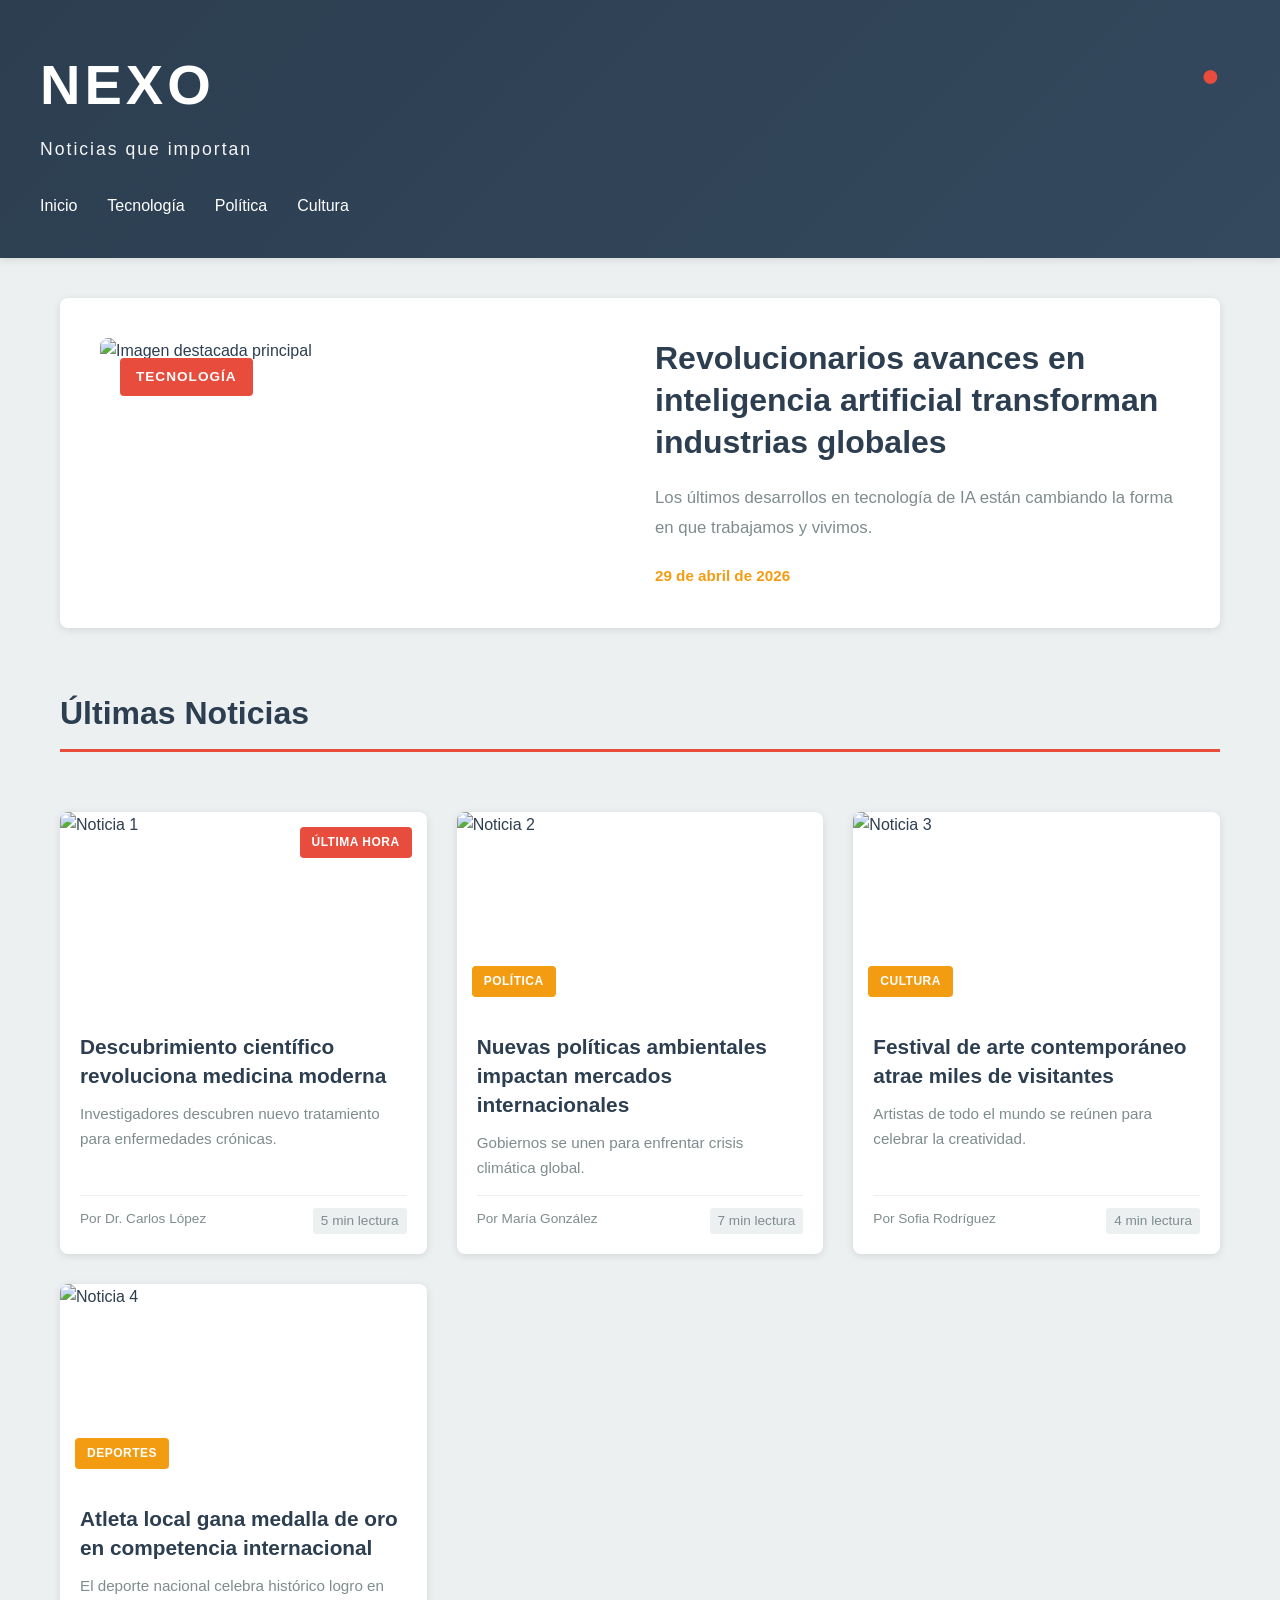
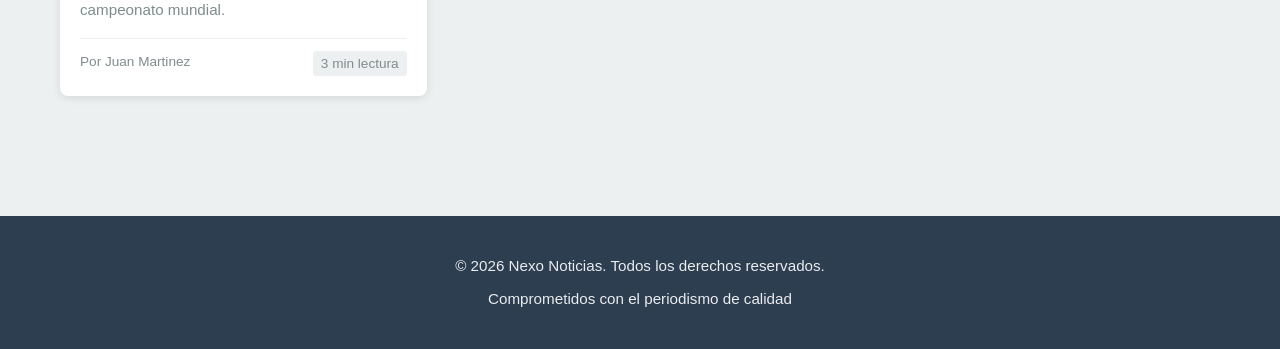
==== noticias/index.html @ dacd348a "mover archivos" ====
<!DOCTYPE html>
<html lang="es">
<head>
    <meta charset="UTF-8">
    <meta name="viewport" content="width=device-width, initial-scale=1.0">
    <title>Nexo Noticias - Información Actualizada</title>
    <link rel="stylesheet" href="assets/css/styles.css">
</head>
<body>
    <!-- Encabezado principal con logo y navegación -->
    <header class="main-header">
        <div class="header-container">
            <h1 class="site-title">NEXO</h1>
            <p class="tagline">Noticias que importan</p>
            <!-- Elemento con posicionamiento ABSOLUTE - Indicador decorativo -->
            <span class="header-accent">●</span>
        </div>
        <nav class="main-nav">
            <ul class="nav-list">
                <li><a href="#" class="nav-link">Inicio</a></li>
                <li><a href="#" class="nav-link">Tecnología</a></li>
                <li><a href="#" class="nav-link">Política</a></li>
                <li><a href="#" class="nav-link">Cultura</a></li>
            </ul>
        </nav>
    </header>

    <main class="main-content">
        <!-- Sección destacada con posicionamiento RELATIVE -->
        <section class="featured-story">
            <article class="featured-article">
                <div class="featured-image-container">
                    <img src="assets/img/featured.jpg" alt="Imagen destacada principal">
                    <!-- Elemento con posicionamiento ABSOLUTE - Etiqueta de categoría -->
                    <span class="category-badge">Tecnología</span>
                </div>
                <div class="featured-content">
                    <h2 class="featured-title">Revolucionarios avances en inteligencia artificial transforman industrias globales</h2>
                    <p class="featured-excerpt">Los últimos desarrollos en tecnología de IA están cambiando la forma en que trabajamos y vivimos.</p>
                    <time class="publish-date">29 de abril de 2026</time>
                </div>
            </article>
        </section>

        <!-- Grid de noticias secundarias -->
        <section class="news-grid">
            <h2 class="section-title">Últimas Noticias</h2>
            
            <article class="news-card">
                <div class="card-image-container">
                    <img src="assets/img/news1.jpg" alt="Noticia 1">
                    <!-- Elemento con posicionamiento ABSOLUTE - Etiqueta -->
                    <span class="breaking-badge">ÚLTIMA HORA</span>
                </div>
                <div class="card-content">
                    <h3 class="card-title">Descubrimiento científico revoluciona medicina moderna</h3>
                    <p class="card-excerpt">Investigadores descubren nuevo tratamiento para enfermedades crónicas.</p>
                    <footer class="card-meta">
                        <span class="author-info">Por Dr. Carlos López</span>
                        <span class="read-time">5 min lectura</span>
                    </footer>
                </div>
            </article>

            <article class="news-card">
                <div class="card-image-container">
                    <img src="assets/img/news2.jpg" alt="Noticia 2">
                    <!-- Elemento con posicionamiento ABSOLUTE - Etiqueta -->
                    <span class="category-label">Política</span>
                </div>
                <div class="card-content">
                    <h3 class="card-title">Nuevas políticas ambientales impactan mercados internacionales</h3>
                    <p class="card-excerpt">Gobiernos se unen para enfrentar crisis climática global.</p>
                    <footer class="card-meta">
                        <span class="author-info">Por María González</span>
                        <span class="read-time">7 min lectura</span>
                    </footer>
                </div>
            </article>

            <article class="news-card">
                <div class="card-image-container">
                    <img src="assets/img/news3.jpg" alt="Noticia 3">
                    <!-- Elemento con posicionamiento ABSOLUTE - Etiqueta -->
                    <span class="category-label">Cultura</span>
                </div>
                <div class="card-content">
                    <h3 class="card-title">Festival de arte contemporáneo atrae miles de visitantes</h3>
                    <p class="card-excerpt">Artistas de todo el mundo se reúnen para celebrar la creatividad.</p>
                    <footer class="card-meta">
                        <span class="author-info">Por Sofia Rodríguez</span>
                        <span class="read-time">4 min lectura</span>
                    </footer>
                </div>
            </article>

            <article class="news-card">
                <div class="card-image-container">
                    <img src="assets/img/news4.jpg" alt="Noticia 4">
                    <!-- Elemento con posicionamiento ABSOLUTE - Etiqueta -->
                    <span class="category-label">Deportes</span>
                </div>
                <div class="card-content">
                    <h3 class="card-title">Atleta local gana medalla de oro en competencia internacional</h3>
                    <p class="card-excerpt">El deporte nacional celebra histórico logro en campeonato mundial.</p>
                    <footer class="card-meta">
                        <span class="author-info">Por Juan Martinez</span>
                        <span class="read-time">3 min lectura</span>
                    </footer>
                </div>
            </article>
        </section>
    </main>

    <!-- Pie de página -->
    <footer class="main-footer">
        <div class="footer-content">
            <p>&copy; 2026 Nexo Noticias. Todos los derechos reservados.</p>
            <p>Comprometidos con el periodismo de calidad</p>
        </div>
    </footer>
</body>
</html>
---- noticias/assets/css/styles.css ----
/* =====================================================
   ESTILOS GENERALES - Variables y Reset
   ===================================================== */

:root {
    --primary-color: #2c3e50;      /* Azul oscuro profesional */
    --secondary-color: #e74c3c;    /* Rojo vibrante para acentos */
    --accent-color: #f39c12;       /* Naranja cálido */
    --background-light: #ecf0f1;   /* Gris claro */
    --background-dark: #34495e;    /* Gris oscuro */
    --text-primary: #2c3e50;       /* Texto principal */
    --text-light: #7f8c8d;         /* Texto secundario */
    --text-white: #ffffff;         /* Texto blanco */
    --border-radius: 8px;
    --box-shadow: 0 2px 8px rgba(0, 0, 0, 0.1);
    --transition: all 0.3s ease;
}

* {
    margin: 0;
    padding: 0;
    box-sizing: border-box;
}

html {
    scroll-behavior: smooth;
}

body {
    font-family: 'Segoe UI', Tahoma, Geneva, Verdana, sans-serif;
    font-size: 16px;
    line-height: 1.6;
    color: var(--text-primary);
    background-color: var(--background-light);
}

/* =====================================================
   ENCABEZADO PRINCIPAL
   ===================================================== */

.main-header {
    background: linear-gradient(135deg, var(--primary-color) 0%, var(--background-dark) 100%);
    color: var(--text-white);
    padding: 40px 20px;
    box-shadow: var(--box-shadow);
    margin-bottom: 40px;
}

.header-container {
    max-width: 1200px;
    margin: 0 auto 30px;
    /* Posicionamiento RELATIVE - Contenedor de referencia */
    position: relative;
}

.site-title {
    font-size: 3.5rem;
    font-weight: 900;
    letter-spacing: 4px;
    margin-bottom: 5px;
    text-transform: uppercase;
}

.tagline {
    font-size: 1.1rem;
    font-weight: 300;
    letter-spacing: 2px;
    opacity: 0.95;
}

/* Elemento decorativo con posicionamiento ABSOLUTE */
.header-accent {
    position: absolute;
    right: 20px;
    top: 10px;
    font-size: 2rem;
    color: var(--secondary-color);
    animation: pulse 2s infinite;
}

@keyframes pulse {
    0%, 100% { opacity: 0.7; }
    50% { opacity: 1; }
}

/* =====================================================
   NAVEGACIÓN
   ===================================================== */

.main-nav {
    max-width: 1200px;
    margin: 0 auto;
}

.nav-list {
    list-style: none;
    display: flex;
    gap: 30px;
    flex-wrap: wrap;
}

.nav-link {
    color: var(--text-white);
    text-decoration: none;
    font-weight: 500;
    transition: var(--transition);
    border-bottom: 2px solid transparent;
    padding-bottom: 5px;
}

.nav-link:hover {
    color: var(--accent-color);
    border-bottom-color: var(--accent-color);
}

/* =====================================================
   CONTENIDO PRINCIPAL
   ===================================================== */

.main-content {
    max-width: 1200px;
    margin: 0 auto;
    padding: 0 20px 40px;
}

/* =====================================================
   SECCIÓN DESTACADA (FEATURED STORY)
   ===================================================== */

.featured-story {
    /* Posicionamiento RELATIVE - Contexto para elementos positioned */
    position: relative;
    margin-bottom: 60px;
    background: var(--text-white);
    border-radius: var(--border-radius);
    overflow: hidden;
    box-shadow: var(--box-shadow);
}

.featured-article {
    display: flex;
    flex-wrap: wrap;
    gap: 30px;
    padding: 40px;
}

.featured-image-container {
    flex: 1;
    min-width: 300px;
    position: relative;
    border-radius: var(--border-radius);
    overflow: hidden;
}

.featured-image-container img {
    width: 100%;
    height: 350px;
    object-fit: cover;
    transition: var(--transition);
}

.featured-image-container:hover img {
    transform: scale(1.05);
}

/* Etiqueta de categoría con posicionamiento ABSOLUTE */
.featured-image-container .category-badge {
    position: absolute;
    top: 20px;
    left: 20px;
    background-color: var(--secondary-color);
    color: var(--text-white);
    padding: 8px 16px;
    border-radius: 4px;
    font-size: 0.85rem;
    font-weight: 600;
    text-transform: uppercase;
    letter-spacing: 1px;
}

.featured-content {
    flex: 1;
    min-width: 300px;
    display: flex;
    flex-direction: column;
    justify-content: center;
}

.featured-title {
    font-size: 2rem;
    font-weight: 700;
    margin-bottom: 20px;
    line-height: 1.3;
    color: var(--primary-color);
}

.featured-excerpt {
    font-size: 1.05rem;
    color: var(--text-light);
    margin-bottom: 20px;
    line-height: 1.8;
}

.publish-date {
    color: var(--accent-color);
    font-weight: 600;
    font-size: 0.95rem;
}

/* =====================================================
   SECCIÓN DE NOTICIAS EN GRID
   ===================================================== */

.news-grid {
    margin-bottom: 40px;
}

.section-title {
    font-size: 2rem;
    font-weight: 700;
    margin-bottom: 30px;
    color: var(--primary-color);
    border-bottom: 3px solid var(--secondary-color);
    padding-bottom: 10px;
    display: inline-block;
}

.news-grid {
    display: grid;
    grid-template-columns: repeat(auto-fit, minmax(280px, 1fr));
    gap: 30px;
}

.section-title {
    grid-column: 1 / -1;
}

/* =====================================================
   TARJETAS DE NOTICIAS
   ===================================================== */

.news-card {
    background: var(--text-white);
    border-radius: var(--border-radius);
    overflow: hidden;
    box-shadow: var(--box-shadow);
    transition: var(--transition);
    display: flex;
    flex-direction: column;
}

.news-card:hover {
    transform: translateY(-8px);
    box-shadow: 0 8px 16px rgba(0, 0, 0, 0.15);
}

/* Contenedor de imagen con posicionamiento RELATIVE */
.card-image-container {
    position: relative;
    width: 100%;
    height: 200px;
    overflow: hidden;
}

.card-image-container img {
    width: 100%;
    height: 100%;
    object-fit: cover;
    transition: var(--transition);
}

.news-card:hover .card-image-container img {
    transform: scale(1.08);
}

/* Etiquetas con posicionamiento ABSOLUTE */
.card-image-container .breaking-badge {
    position: absolute;
    top: 15px;
    right: 15px;
    background-color: var(--secondary-color);
    color: var(--text-white);
    padding: 6px 12px;
    border-radius: 4px;
    font-size: 0.75rem;
    font-weight: 700;
    text-transform: uppercase;
    letter-spacing: 0.5px;
    z-index: 10;
}

.card-image-container .category-label {
    position: absolute;
    bottom: 15px;
    left: 15px;
    background-color: var(--accent-color);
    color: var(--text-white);
    padding: 6px 12px;
    border-radius: 4px;
    font-size: 0.75rem;
    font-weight: 600;
    text-transform: uppercase;
    letter-spacing: 0.5px;
    z-index: 10;
}

/* Contenido de la tarjeta */
.card-content {
    padding: 20px;
    display: flex;
    flex-direction: column;
    flex-grow: 1;
}

.card-title {
    font-size: 1.3rem;
    font-weight: 700;
    margin-bottom: 12px;
    color: var(--primary-color);
    line-height: 1.4;
}

.card-excerpt {
    font-size: 0.95rem;
    color: var(--text-light);
    margin-bottom: 15px;
    line-height: 1.6;
    flex-grow: 1;
}

.card-meta {
    display: flex;
    justify-content: space-between;
    font-size: 0.85rem;
    color: var(--text-light);
    border-top: 1px solid var(--background-light);
    padding-top: 12px;
}

.author-info {
    font-weight: 500;
}

.read-time {
    background-color: var(--background-light);
    padding: 2px 8px;
    border-radius: 3px;
}

/* =====================================================
   PIE DE PÁGINA
   ===================================================== */

.main-footer {
    background: var(--primary-color);
    color: var(--text-white);
    padding: 30px 20px;
    text-align: center;
    margin-top: 40px;
}

.footer-content p {
    margin: 8px 0;
    font-size: 0.95rem;
    opacity: 0.9;
}

/* =====================================================
   RESPONSIVE DESIGN
   ===================================================== */

@media (max-width: 768px) {
    .site-title {
        font-size: 2.5rem;
    }

    .featured-article {
        flex-direction: column;
        padding: 20px;
    }

    .featured-title {
        font-size: 1.5rem;
    }

    .nav-list {
        flex-direction: column;
        gap: 10px;
    }

    .card-title {
        font-size: 1.1rem;
    }

    .featured-image-container img {
        height: 250px;
    }
}

@media (max-width: 480px) {
    .site-title {
        font-size: 2rem;
        letter-spacing: 2px;
    }

    .featured-title {
        font-size: 1.3rem;
    }

    .section-title {
        font-size: 1.5rem;
    }

    .news-grid {
        gap: 15px;
    }

    .header-accent {
        font-size: 1.5rem;
    }
}
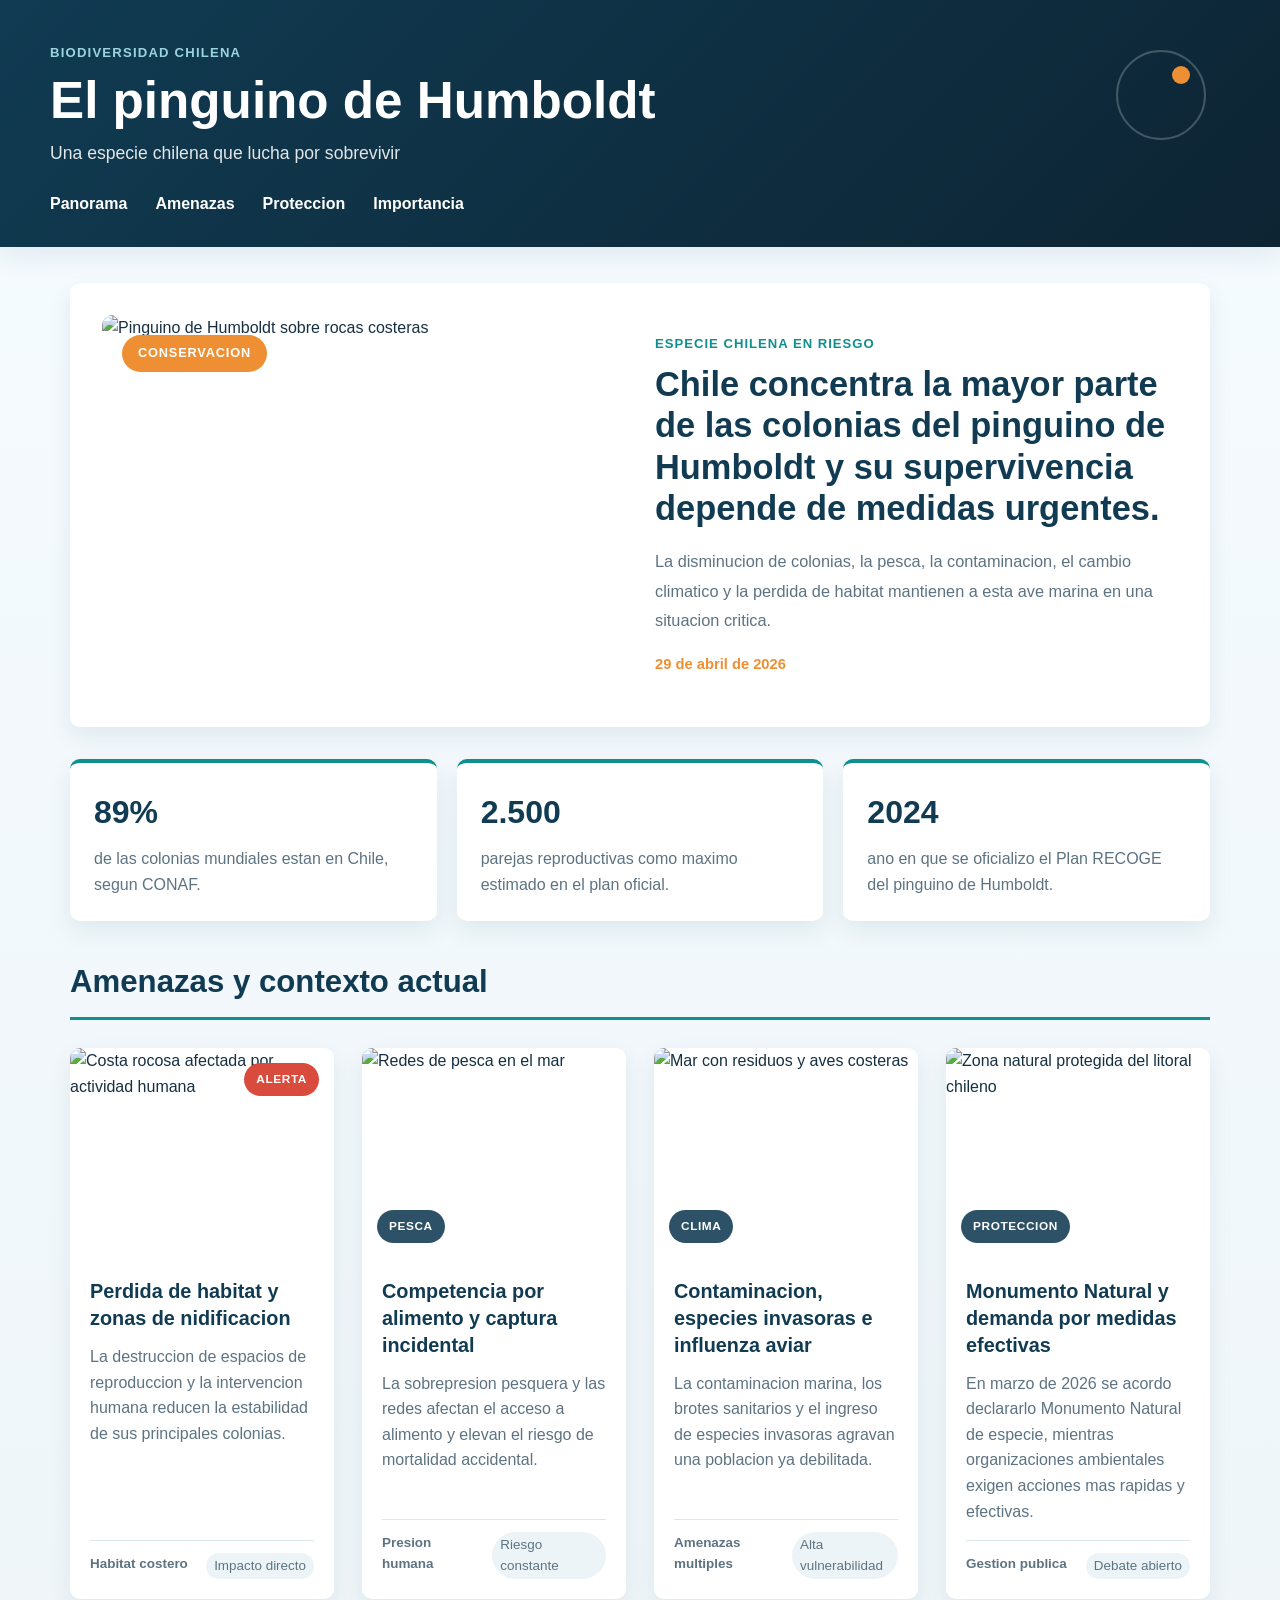
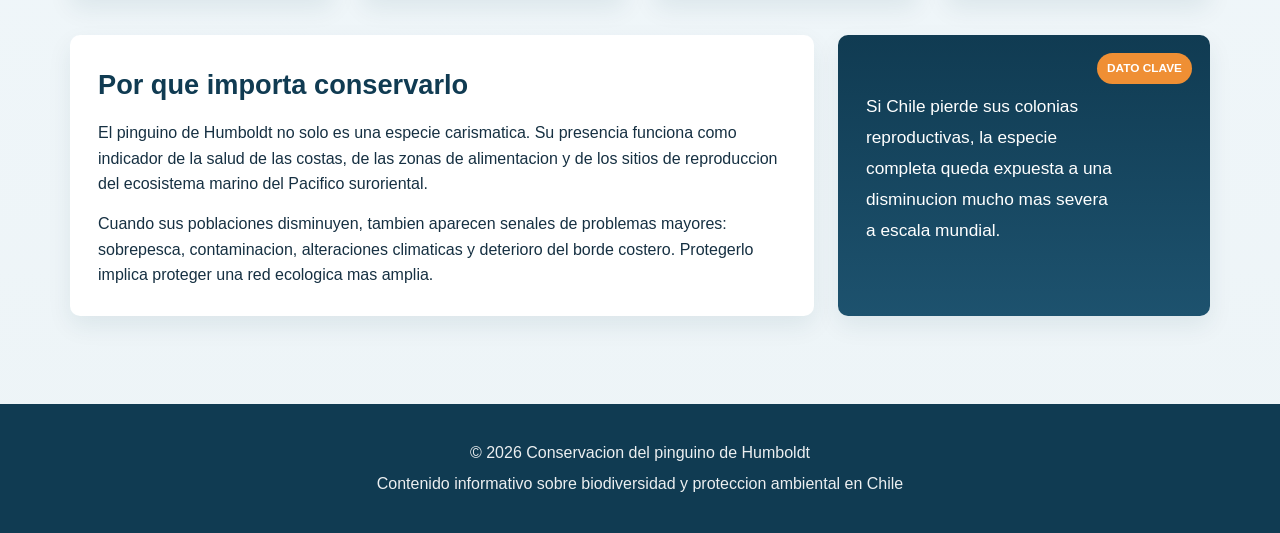
==== commit e18c2627: "cambios" ====
--- a/noticias/index.html
+++ b/noticias/index.html
@@ -3,121 +3,141 @@
 <head>
     <meta charset="UTF-8">
     <meta name="viewport" content="width=device-width, initial-scale=1.0">
-    <title>Nexo Noticias - Información Actualizada</title>
+    <title>El pinguino de Humboldt - Especie chilena en riesgo</title>
     <link rel="stylesheet" href="assets/css/styles.css">
 </head>
 <body>
-    <!-- Encabezado principal con logo y navegación -->
     <header class="main-header">
         <div class="header-container">
-            <h1 class="site-title">NEXO</h1>
-            <p class="tagline">Noticias que importan</p>
-            <!-- Elemento con posicionamiento ABSOLUTE - Indicador decorativo -->
-            <span class="header-accent">●</span>
+            <p class="eyebrow">Biodiversidad chilena</p>
+            <h1 class="site-title">El pinguino de Humboldt</h1>
+            <p class="tagline">Una especie chilena que lucha por sobrevivir</p>
+            <span class="header-accent" aria-hidden="true"></span>
         </div>
-        <nav class="main-nav">
+        <nav class="main-nav" aria-label="Secciones principales">
             <ul class="nav-list">
-                <li><a href="#" class="nav-link">Inicio</a></li>
-                <li><a href="#" class="nav-link">Tecnología</a></li>
-                <li><a href="#" class="nav-link">Política</a></li>
-                <li><a href="#" class="nav-link">Cultura</a></li>
+                <li><a href="#panorama" class="nav-link">Panorama</a></li>
+                <li><a href="#amenazas" class="nav-link">Amenazas</a></li>
+                <li><a href="#proteccion" class="nav-link">Proteccion</a></li>
+                <li><a href="#importancia" class="nav-link">Importancia</a></li>
             </ul>
         </nav>
     </header>
 
     <main class="main-content">
-        <!-- Sección destacada con posicionamiento RELATIVE -->
-        <section class="featured-story">
+        <section class="featured-story" id="panorama">
             <article class="featured-article">
                 <div class="featured-image-container">
-                    <img src="assets/img/featured.jpg" alt="Imagen destacada principal">
-                    <!-- Elemento con posicionamiento ABSOLUTE - Etiqueta de categoría -->
-                    <span class="category-badge">Tecnología</span>
+                    <img src="assets/img/featured.jpg" alt="Pinguino de Humboldt sobre rocas costeras">
+                    <span class="category-badge">Conservacion</span>
                 </div>
                 <div class="featured-content">
-                    <h2 class="featured-title">Revolucionarios avances en inteligencia artificial transforman industrias globales</h2>
-                    <p class="featured-excerpt">Los últimos desarrollos en tecnología de IA están cambiando la forma en que trabajamos y vivimos.</p>
-                    <time class="publish-date">29 de abril de 2026</time>
+                    <p class="story-kicker">Especie chilena en riesgo</p>
+                    <h2 class="featured-title">Chile concentra la mayor parte de las colonias del pinguino de Humboldt y su supervivencia depende de medidas urgentes.</h2>
+                    <p class="featured-excerpt">La disminucion de colonias, la pesca, la contaminacion, el cambio climatico y la perdida de habitat mantienen a esta ave marina en una situacion critica.</p>
+                    <time class="publish-date" datetime="2026-04-29">29 de abril de 2026</time>
                 </div>
             </article>
         </section>
 
-        <!-- Grid de noticias secundarias -->
-        <section class="news-grid">
-            <h2 class="section-title">Últimas Noticias</h2>
-            
+        <section class="stats-strip" aria-label="Cifras clave">
+            <article class="stat-card">
+                <span class="stat-value">89%</span>
+                <p class="stat-label">de las colonias mundiales estan en Chile, segun CONAF.</p>
+            </article>
+            <article class="stat-card">
+                <span class="stat-value">2.500</span>
+                <p class="stat-label">parejas reproductivas como maximo estimado en el plan oficial.</p>
+            </article>
+            <article class="stat-card">
+                <span class="stat-value">2024</span>
+                <p class="stat-label">ano en que se oficializo el Plan RECOGE del pinguino de Humboldt.</p>
+            </article>
+        </section>
+
+        <section class="news-grid" id="amenazas">
+            <h2 class="section-title">Amenazas y contexto actual</h2>
+
             <article class="news-card">
                 <div class="card-image-container">
-                    <img src="assets/img/news1.jpg" alt="Noticia 1">
-                    <!-- Elemento con posicionamiento ABSOLUTE - Etiqueta -->
-                    <span class="breaking-badge">ÚLTIMA HORA</span>
+                    <img src="assets/img/news1.jpg" alt="Costa rocosa afectada por actividad humana">
+                    <span class="breaking-badge">Alerta</span>
                 </div>
                 <div class="card-content">
-                    <h3 class="card-title">Descubrimiento científico revoluciona medicina moderna</h3>
-                    <p class="card-excerpt">Investigadores descubren nuevo tratamiento para enfermedades crónicas.</p>
+                    <h3 class="card-title">Perdida de habitat y zonas de nidificacion</h3>
+                    <p class="card-excerpt">La destruccion de espacios de reproduccion y la intervencion humana reducen la estabilidad de sus principales colonias.</p>
                     <footer class="card-meta">
-                        <span class="author-info">Por Dr. Carlos López</span>
-                        <span class="read-time">5 min lectura</span>
+                        <span class="author-info">Habitat costero</span>
+                        <span class="read-time">Impacto directo</span>
                     </footer>
                 </div>
             </article>
 
             <article class="news-card">
                 <div class="card-image-container">
-                    <img src="assets/img/news2.jpg" alt="Noticia 2">
-                    <!-- Elemento con posicionamiento ABSOLUTE - Etiqueta -->
-                    <span class="category-label">Política</span>
+                    <img src="assets/img/news2.jpg" alt="Redes de pesca en el mar">
+                    <span class="category-label">Pesca</span>
                 </div>
                 <div class="card-content">
-                    <h3 class="card-title">Nuevas políticas ambientales impactan mercados internacionales</h3>
-                    <p class="card-excerpt">Gobiernos se unen para enfrentar crisis climática global.</p>
+                    <h3 class="card-title">Competencia por alimento y captura incidental</h3>
+                    <p class="card-excerpt">La sobrepresion pesquera y las redes afectan el acceso a alimento y elevan el riesgo de mortalidad accidental.</p>
                     <footer class="card-meta">
-                        <span class="author-info">Por María González</span>
-                        <span class="read-time">7 min lectura</span>
+                        <span class="author-info">Presion humana</span>
+                        <span class="read-time">Riesgo constante</span>
                     </footer>
                 </div>
             </article>
 
             <article class="news-card">
                 <div class="card-image-container">
-                    <img src="assets/img/news3.jpg" alt="Noticia 3">
-                    <!-- Elemento con posicionamiento ABSOLUTE - Etiqueta -->
-                    <span class="category-label">Cultura</span>
+                    <img src="assets/img/news3.jpg" alt="Mar con residuos y aves costeras">
+                    <span class="category-label">Clima</span>
                 </div>
                 <div class="card-content">
-                    <h3 class="card-title">Festival de arte contemporáneo atrae miles de visitantes</h3>
-                    <p class="card-excerpt">Artistas de todo el mundo se reúnen para celebrar la creatividad.</p>
+                    <h3 class="card-title">Contaminacion, especies invasoras e influenza aviar</h3>
+                    <p class="card-excerpt">La contaminacion marina, los brotes sanitarios y el ingreso de especies invasoras agravan una poblacion ya debilitada.</p>
                     <footer class="card-meta">
-                        <span class="author-info">Por Sofia Rodríguez</span>
-                        <span class="read-time">4 min lectura</span>
+                        <span class="author-info">Amenazas multiples</span>
+                        <span class="read-time">Alta vulnerabilidad</span>
                     </footer>
                 </div>
             </article>
 
-            <article class="news-card">
+            <article class="news-card" id="proteccion">
                 <div class="card-image-container">
-                    <img src="assets/img/news4.jpg" alt="Noticia 4">
-                    <!-- Elemento con posicionamiento ABSOLUTE - Etiqueta -->
-                    <span class="category-label">Deportes</span>
+                    <img src="assets/img/news4.jpg" alt="Zona natural protegida del litoral chileno">
+                    <span class="category-label">Proteccion</span>
                 </div>
                 <div class="card-content">
-                    <h3 class="card-title">Atleta local gana medalla de oro en competencia internacional</h3>
-                    <p class="card-excerpt">El deporte nacional celebra histórico logro en campeonato mundial.</p>
+                    <h3 class="card-title">Monumento Natural y demanda por medidas efectivas</h3>
+                    <p class="card-excerpt">En marzo de 2026 se acordo declararlo Monumento Natural de especie, mientras organizaciones ambientales exigen acciones mas rapidas y efectivas.</p>
                     <footer class="card-meta">
-                        <span class="author-info">Por Juan Martinez</span>
-                        <span class="read-time">3 min lectura</span>
+                        <span class="author-info">Gestion publica</span>
+                        <span class="read-time">Debate abierto</span>
                     </footer>
                 </div>
             </article>
         </section>
+
+        <section class="analysis-section" id="importancia">
+            <div class="analysis-card">
+                <h2 class="analysis-title">Por que importa conservarlo</h2>
+                <p>El pinguino de Humboldt no solo es una especie carismatica. Su presencia funciona como indicador de la salud de las costas, de las zonas de alimentacion y de los sitios de reproduccion del ecosistema marino del Pacifico suroriental.</p>
+                <p>Cuando sus poblaciones disminuyen, tambien aparecen senales de problemas mayores: sobrepesca, contaminacion, alteraciones climaticas y deterioro del borde costero. Protegerlo implica proteger una red ecologica mas amplia.</p>
+            </div>
+
+            <aside class="analysis-card emphasis-card">
+                <span class="emphasis-label">Dato clave</span>
+                <p class="emphasis-text">Si Chile pierde sus colonias reproductivas, la especie completa queda expuesta a una disminucion mucho mas severa a escala mundial.</p>
+            </aside>
+        </section>
     </main>
 
-    <!-- Pie de página -->
     <footer class="main-footer">
         <div class="footer-content">
-            <p>&copy; 2026 Nexo Noticias. Todos los derechos reservados.</p>
-            <p>Comprometidos con el periodismo de calidad</p>
+            <p>&copy; 2026 Conservacion del pinguino de Humboldt</p>
+            <p>Contenido informativo sobre biodiversidad y proteccion ambiental en Chile</p>
         </div>
     </footer>
 </body>
-</html>+</html>
--- a/noticias/assets/css/styles.css
+++ b/noticias/assets/css/styles.css
@@ -1,18 +1,19 @@
 /* =====================================================
-   ESTILOS GENERALES - Variables y Reset
+   ESTILOS GENERALES
    ===================================================== */
 
 :root {
-    --primary-color: #2c3e50;      /* Azul oscuro profesional */
-    --secondary-color: #e74c3c;    /* Rojo vibrante para acentos */
-    --accent-color: #f39c12;       /* Naranja cálido */
-    --background-light: #ecf0f1;   /* Gris claro */
-    --background-dark: #34495e;    /* Gris oscuro */
-    --text-primary: #2c3e50;       /* Texto principal */
-    --text-light: #7f8c8d;         /* Texto secundario */
-    --text-white: #ffffff;         /* Texto blanco */
-    --border-radius: 8px;
-    --box-shadow: 0 2px 8px rgba(0, 0, 0, 0.1);
+    --primary-color: #103b52;
+    --secondary-color: #0f8f8d;
+    --accent-color: #ef8f34;
+    --background-light: #edf4f7;
+    --background-dark: #0d2433;
+    --surface-color: #ffffff;
+    --text-primary: #163042;
+    --text-light: #5d7382;
+    --text-white: #ffffff;
+    --border-radius: 10px;
+    --box-shadow: 0 10px 25px rgba(16, 59, 82, 0.08);
     --transition: all 0.3s ease;
 }
 
@@ -27,90 +28,103 @@
 }
 
 body {
-    font-family: 'Segoe UI', Tahoma, Geneva, Verdana, sans-serif;
+    font-family: "Segoe UI", Tahoma, Geneva, Verdana, sans-serif;
     font-size: 16px;
     line-height: 1.6;
     color: var(--text-primary);
-    background-color: var(--background-light);
-}
-
-/* =====================================================
-   ENCABEZADO PRINCIPAL
+    background: linear-gradient(180deg, #f5fbff 0%, var(--background-light) 100%);
+}
+
+img {
+    display: block;
+}
+
+/* =====================================================
+   ENCABEZADO
    ===================================================== */
 
 .main-header {
     background: linear-gradient(135deg, var(--primary-color) 0%, var(--background-dark) 100%);
     color: var(--text-white);
-    padding: 40px 20px;
+    padding: 42px 20px 30px;
     box-shadow: var(--box-shadow);
-    margin-bottom: 40px;
+    margin-bottom: 36px;
 }
 
 .header-container {
-    max-width: 1200px;
-    margin: 0 auto 30px;
-    /* Posicionamiento RELATIVE - Contenedor de referencia */
+    max-width: 1180px;
+    margin: 0 auto 24px;
     position: relative;
 }
 
+.eyebrow {
+    font-size: 0.82rem;
+    font-weight: 700;
+    letter-spacing: 1.2px;
+    text-transform: uppercase;
+    color: #9bd4e0;
+    margin-bottom: 10px;
+}
+
 .site-title {
-    font-size: 3.5rem;
-    font-weight: 900;
-    letter-spacing: 4px;
-    margin-bottom: 5px;
-    text-transform: uppercase;
+    font-size: 3.2rem;
+    font-weight: 800;
+    line-height: 1.1;
+    max-width: 780px;
+    margin-bottom: 10px;
 }
 
 .tagline {
     font-size: 1.1rem;
-    font-weight: 300;
-    letter-spacing: 2px;
-    opacity: 0.95;
-}
-
-/* Elemento decorativo con posicionamiento ABSOLUTE */
+    color: rgba(255, 255, 255, 0.88);
+    max-width: 640px;
+}
+
 .header-accent {
     position: absolute;
-    right: 20px;
-    top: 10px;
-    font-size: 2rem;
-    color: var(--secondary-color);
-    animation: pulse 2s infinite;
-}
-
-@keyframes pulse {
-    0%, 100% { opacity: 0.7; }
-    50% { opacity: 1; }
-}
-
-/* =====================================================
-   NAVEGACIÓN
-   ===================================================== */
+    top: 8px;
+    right: 24px;
+    width: 90px;
+    height: 90px;
+    border: 2px solid rgba(255, 255, 255, 0.22);
+    border-radius: 50%;
+}
+
+.header-accent::before {
+    content: "";
+    position: absolute;
+    width: 18px;
+    height: 18px;
+    top: 14px;
+    right: 14px;
+    border-radius: 50%;
+    background: var(--accent-color);
+}
 
 .main-nav {
-    max-width: 1200px;
+    max-width: 1180px;
     margin: 0 auto;
 }
 
 .nav-list {
     list-style: none;
     display: flex;
-    gap: 30px;
+    gap: 28px;
     flex-wrap: wrap;
 }
 
 .nav-link {
     color: var(--text-white);
     text-decoration: none;
-    font-weight: 500;
+    font-weight: 600;
+    padding-bottom: 4px;
+    border-bottom: 2px solid transparent;
     transition: var(--transition);
-    border-bottom: 2px solid transparent;
-    padding-bottom: 5px;
 }
 
 .nav-link:hover {
-    color: var(--accent-color);
-    border-bottom-color: var(--accent-color);
+    color: #9bd4e0;
+    border-bottom-color: #9bd4e0;
 }
 
 /* =====================================================
@@ -118,20 +132,15 @@
    ===================================================== */
 
 .main-content {
-    max-width: 1200px;
+    max-width: 1180px;
     margin: 0 auto;
-    padding: 0 20px 40px;
-}
-
-/* =====================================================
-   SECCIÓN DESTACADA (FEATURED STORY)
-   ===================================================== */
+    padding: 0 20px 48px;
+}
 
 .featured-story {
-    /* Posicionamiento RELATIVE - Contexto para elementos positioned */
     position: relative;
-    margin-bottom: 60px;
-    background: var(--text-white);
+    margin-bottom: 32px;
+    background: var(--surface-color);
     border-radius: var(--border-radius);
     overflow: hidden;
     box-shadow: var(--box-shadow);
@@ -141,41 +150,40 @@
     display: flex;
     flex-wrap: wrap;
     gap: 30px;
-    padding: 40px;
+    padding: 32px;
 }
 
 .featured-image-container {
+    position: relative;
     flex: 1;
     min-width: 300px;
-    position: relative;
     border-radius: var(--border-radius);
     overflow: hidden;
 }
 
 .featured-image-container img {
     width: 100%;
-    height: 350px;
+    height: 380px;
     object-fit: cover;
     transition: var(--transition);
 }
 
 .featured-image-container:hover img {
-    transform: scale(1.05);
-}
-
-/* Etiqueta de categoría con posicionamiento ABSOLUTE */
-.featured-image-container .category-badge {
+    transform: scale(1.04);
+}
+
+.category-badge {
     position: absolute;
     top: 20px;
     left: 20px;
-    background-color: var(--secondary-color);
+    background: var(--accent-color);
     color: var(--text-white);
     padding: 8px 16px;
-    border-radius: 4px;
-    font-size: 0.85rem;
-    font-weight: 600;
+    border-radius: 999px;
+    font-size: 0.8rem;
+    font-weight: 700;
     text-transform: uppercase;
-    letter-spacing: 1px;
+    letter-spacing: 0.8px;
 }
 
 .featured-content {
@@ -186,61 +194,87 @@
     justify-content: center;
 }
 
+.story-kicker {
+    color: var(--secondary-color);
+    text-transform: uppercase;
+    font-size: 0.82rem;
+    font-weight: 700;
+    letter-spacing: 1px;
+    margin-bottom: 10px;
+}
+
 .featured-title {
-    font-size: 2rem;
-    font-weight: 700;
-    margin-bottom: 20px;
-    line-height: 1.3;
+    font-size: 2.15rem;
+    line-height: 1.2;
+    margin-bottom: 18px;
     color: var(--primary-color);
 }
 
 .featured-excerpt {
-    font-size: 1.05rem;
+    font-size: 1.02rem;
+    line-height: 1.8;
     color: var(--text-light);
-    margin-bottom: 20px;
-    line-height: 1.8;
+    margin-bottom: 18px;
 }
 
 .publish-date {
     color: var(--accent-color);
-    font-weight: 600;
-    font-size: 0.95rem;
-}
-
-/* =====================================================
-   SECCIÓN DE NOTICIAS EN GRID
+    font-weight: 700;
+    font-size: 0.92rem;
+}
+
+/* =====================================================
+   CIFRAS
+   ===================================================== */
+
+.stats-strip {
+    display: grid;
+    grid-template-columns: repeat(3, minmax(0, 1fr));
+    gap: 20px;
+    margin-bottom: 36px;
+}
+
+.stat-card {
+    background: var(--surface-color);
+    border-radius: var(--border-radius);
+    padding: 24px;
+    box-shadow: var(--box-shadow);
+    border-top: 4px solid var(--secondary-color);
+}
+
+.stat-value {
+    display: block;
+    font-size: 2rem;
+    font-weight: 800;
+    color: var(--primary-color);
+    margin-bottom: 8px;
+}
+
+.stat-label {
+    color: var(--text-light);
+}
+
+/* =====================================================
+   TARJETAS
    ===================================================== */
 
 .news-grid {
-    margin-bottom: 40px;
+    display: grid;
+    grid-template-columns: repeat(auto-fit, minmax(260px, 1fr));
+    gap: 28px;
+    margin-bottom: 36px;
 }
 
 .section-title {
-    font-size: 2rem;
-    font-weight: 700;
-    margin-bottom: 30px;
+    grid-column: 1 / -1;
+    font-size: 1.95rem;
     color: var(--primary-color);
     border-bottom: 3px solid var(--secondary-color);
     padding-bottom: 10px;
-    display: inline-block;
-}
-
-.news-grid {
-    display: grid;
-    grid-template-columns: repeat(auto-fit, minmax(280px, 1fr));
-    gap: 30px;
-}
-
-.section-title {
-    grid-column: 1 / -1;
-}
-
-/* =====================================================
-   TARJETAS DE NOTICIAS
-   ===================================================== */
+}
 
 .news-card {
-    background: var(--text-white);
+    background: var(--surface-color);
     border-radius: var(--border-radius);
     overflow: hidden;
     box-shadow: var(--box-shadow);
@@ -250,15 +284,13 @@
 }
 
 .news-card:hover {
-    transform: translateY(-8px);
-    box-shadow: 0 8px 16px rgba(0, 0, 0, 0.15);
-}
-
-/* Contenedor de imagen con posicionamiento RELATIVE */
+    transform: translateY(-6px);
+}
+
 .card-image-container {
     position: relative;
     width: 100%;
-    height: 200px;
+    height: 210px;
     overflow: hidden;
 }
 
@@ -270,41 +302,34 @@
 }
 
 .news-card:hover .card-image-container img {
-    transform: scale(1.08);
-}
-
-/* Etiquetas con posicionamiento ABSOLUTE */
-.card-image-container .breaking-badge {
+    transform: scale(1.06);
+}
+
+.breaking-badge,
+.category-label {
     position: absolute;
+    z-index: 2;
+    padding: 7px 12px;
+    border-radius: 999px;
+    font-size: 0.74rem;
+    font-weight: 700;
+    text-transform: uppercase;
+    letter-spacing: 0.6px;
+    color: var(--text-white);
+}
+
+.breaking-badge {
     top: 15px;
     right: 15px;
-    background-color: var(--secondary-color);
-    color: var(--text-white);
-    padding: 6px 12px;
-    border-radius: 4px;
-    font-size: 0.75rem;
-    font-weight: 700;
-    text-transform: uppercase;
-    letter-spacing: 0.5px;
-    z-index: 10;
-}
-
-.card-image-container .category-label {
-    position: absolute;
+    background: #d94b3d;
+}
+
+.category-label {
     bottom: 15px;
     left: 15px;
-    background-color: var(--accent-color);
-    color: var(--text-white);
-    padding: 6px 12px;
-    border-radius: 4px;
-    font-size: 0.75rem;
-    font-weight: 600;
-    text-transform: uppercase;
-    letter-spacing: 0.5px;
-    z-index: 10;
-}
-
-/* Contenido de la tarjeta */
+    background: rgba(16, 59, 82, 0.88);
+}
+
 .card-content {
     padding: 20px;
     display: flex;
@@ -313,42 +338,94 @@
 }
 
 .card-title {
-    font-size: 1.3rem;
-    font-weight: 700;
+    font-size: 1.24rem;
+    line-height: 1.35;
     margin-bottom: 12px;
     color: var(--primary-color);
-    line-height: 1.4;
 }
 
 .card-excerpt {
-    font-size: 0.95rem;
     color: var(--text-light);
-    margin-bottom: 15px;
-    line-height: 1.6;
+    margin-bottom: 16px;
     flex-grow: 1;
 }
 
 .card-meta {
     display: flex;
     justify-content: space-between;
-    font-size: 0.85rem;
+    gap: 12px;
+    font-size: 0.84rem;
     color: var(--text-light);
-    border-top: 1px solid var(--background-light);
+    border-top: 1px solid #dde8ed;
     padding-top: 12px;
 }
 
 .author-info {
-    font-weight: 500;
+    font-weight: 600;
 }
 
 .read-time {
-    background-color: var(--background-light);
+    background: #edf4f7;
     padding: 2px 8px;
-    border-radius: 3px;
-}
-
-/* =====================================================
-   PIE DE PÁGINA
+    border-radius: 999px;
+}
+
+/* =====================================================
+   CIERRE ANALITICO
+   ===================================================== */
+
+.analysis-section {
+    display: grid;
+    grid-template-columns: minmax(0, 2fr) minmax(280px, 1fr);
+    gap: 24px;
+}
+
+.analysis-card {
+    background: var(--surface-color);
+    border-radius: var(--border-radius);
+    padding: 28px;
+    box-shadow: var(--box-shadow);
+}
+
+.analysis-title {
+    font-size: 1.7rem;
+    color: var(--primary-color);
+    margin-bottom: 14px;
+}
+
+.analysis-card p + p {
+    margin-top: 14px;
+}
+
+.emphasis-card {
+    position: relative;
+    background: linear-gradient(180deg, #103b52 0%, #1d526e 100%);
+    color: var(--text-white);
+    overflow: hidden;
+}
+
+.emphasis-label {
+    position: absolute;
+    top: 18px;
+    right: 18px;
+    background: var(--accent-color);
+    color: var(--text-white);
+    padding: 6px 10px;
+    border-radius: 999px;
+    font-size: 0.74rem;
+    font-weight: 700;
+    text-transform: uppercase;
+}
+
+.emphasis-text {
+    font-size: 1.08rem;
+    line-height: 1.8;
+    max-width: 26ch;
+    padding-top: 28px;
+}
+
+/* =====================================================
+   PIE DE PAGINA
    ===================================================== */
 
 .main-footer {
@@ -360,62 +437,72 @@
 }
 
 .footer-content p {
-    margin: 8px 0;
-    font-size: 0.95rem;
-    opacity: 0.9;
-}
-
-/* =====================================================
-   RESPONSIVE DESIGN
-   ===================================================== */
+    margin: 6px 0;
+    opacity: 0.92;
+}
+
+/* =====================================================
+   RESPONSIVE
+   ===================================================== */
+
+@media (max-width: 900px) {
+    .stats-strip,
+    .analysis-section {
+        grid-template-columns: 1fr;
+    }
+}
 
 @media (max-width: 768px) {
     .site-title {
-        font-size: 2.5rem;
+        font-size: 2.4rem;
     }
 
     .featured-article {
+        padding: 20px;
         flex-direction: column;
-        padding: 20px;
     }
 
     .featured-title {
-        font-size: 1.5rem;
+        font-size: 1.65rem;
     }
 
     .nav-list {
-        flex-direction: column;
-        gap: 10px;
-    }
-
-    .card-title {
-        font-size: 1.1rem;
+        gap: 14px;
+    }
+}
+
+@media (max-width: 480px) {
+    .main-header {
+        padding: 32px 16px 24px;
+    }
+
+    .main-content {
+        padding: 0 16px 36px;
+    }
+
+    .site-title {
+        font-size: 1.95rem;
+    }
+
+    .tagline {
+        font-size: 1rem;
+    }
+
+    .header-accent {
+        width: 64px;
+        height: 64px;
+        right: 6px;
     }
 
     .featured-image-container img {
         height: 250px;
     }
-}
-
-@media (max-width: 480px) {
-    .site-title {
-        font-size: 2rem;
-        letter-spacing: 2px;
-    }
-
-    .featured-title {
-        font-size: 1.3rem;
-    }
 
     .section-title {
-        font-size: 1.5rem;
-    }
-
-    .news-grid {
-        gap: 15px;
-    }
-
-    .header-accent {
-        font-size: 1.5rem;
-    }
-}
+        font-size: 1.55rem;
+    }
+
+    .card-meta {
+        flex-direction: column;
+    }
+}
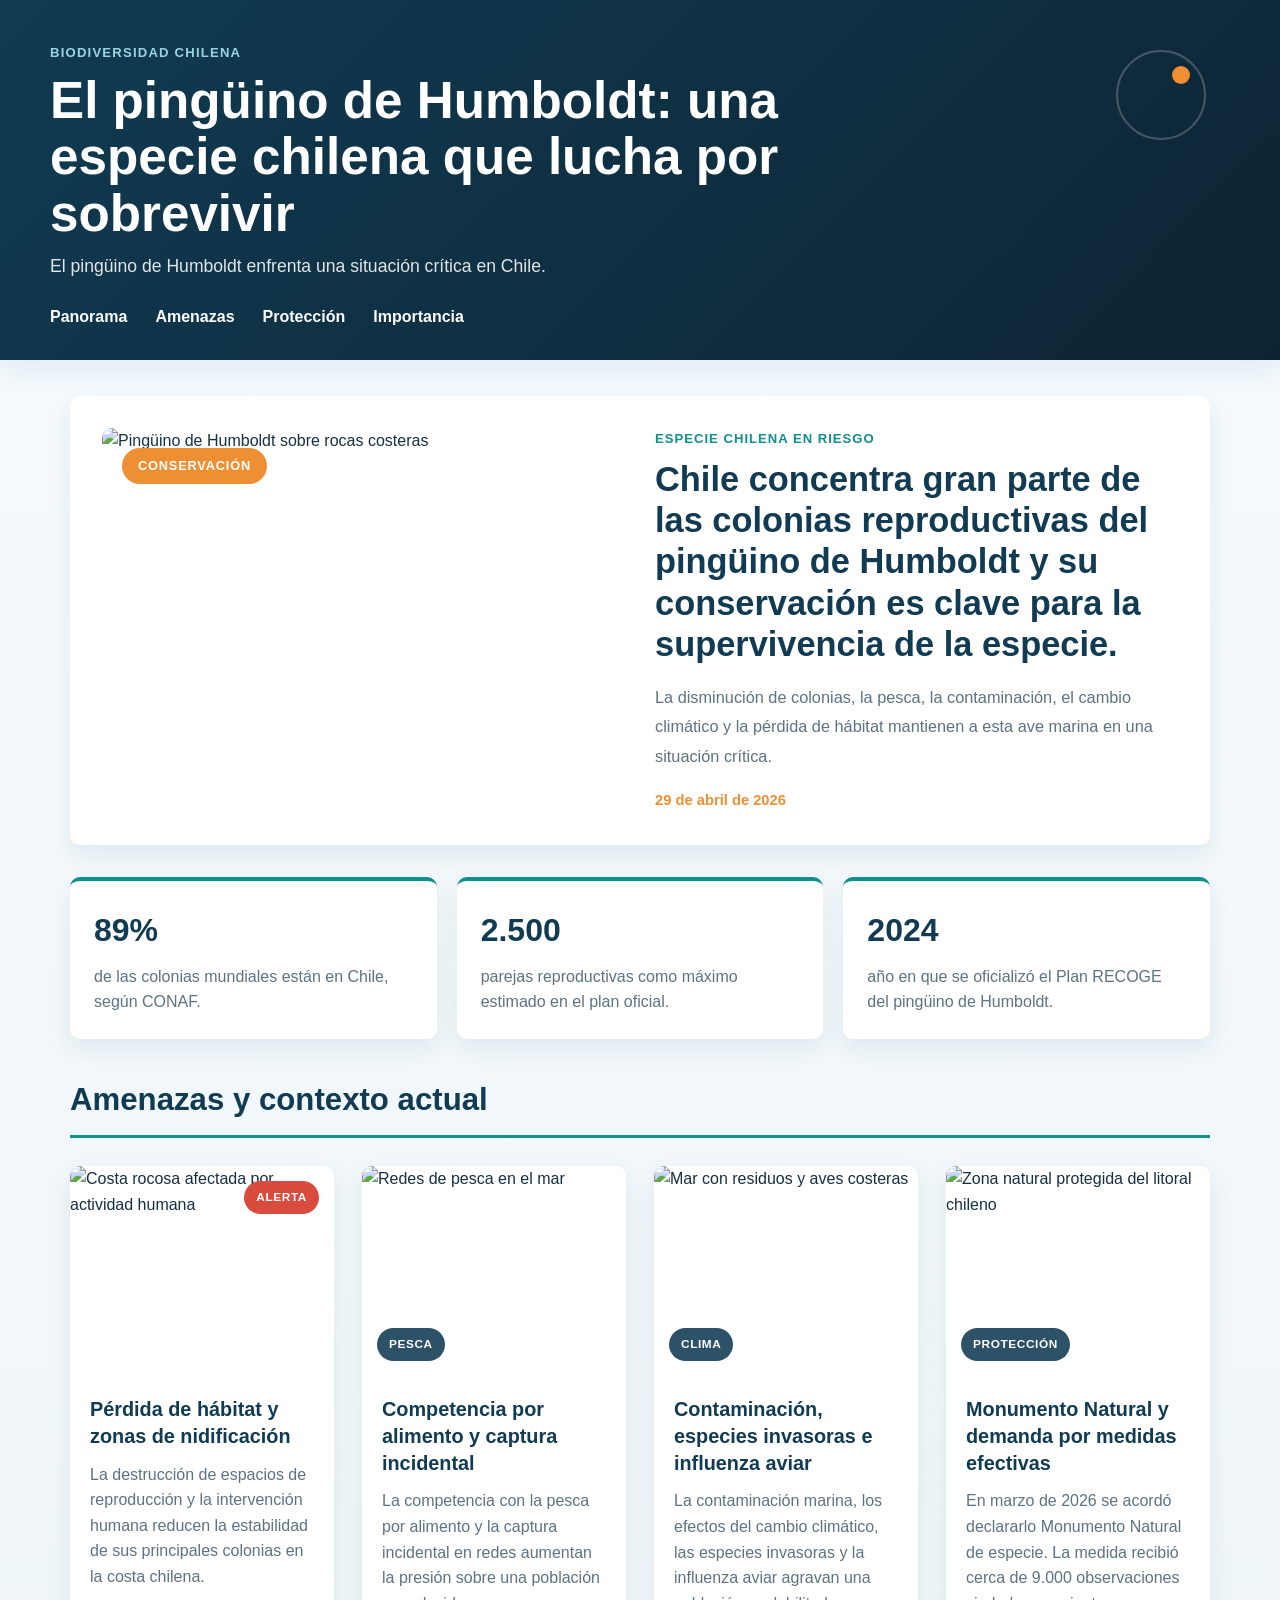
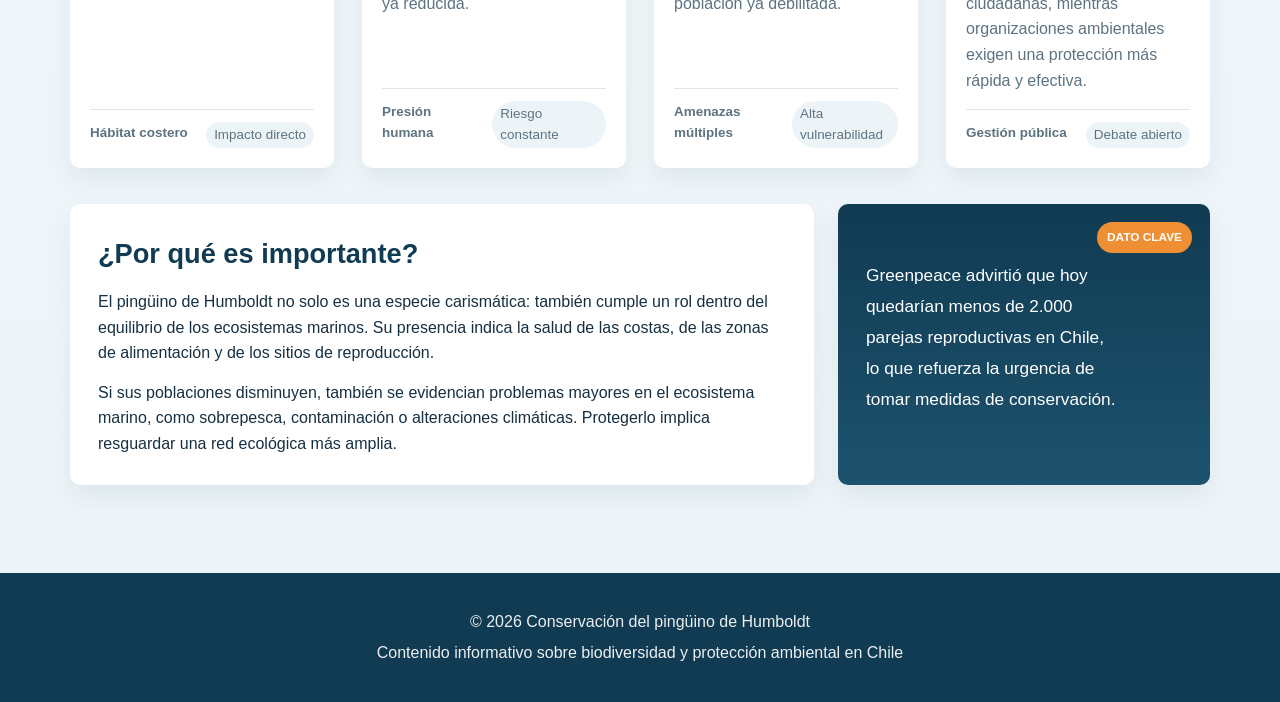
==== commit a7d63b8c: "cambios ultimos" ====
--- a/noticias/index.html
+++ b/noticias/index.html
@@ -3,22 +3,22 @@
 <head>
     <meta charset="UTF-8">
     <meta name="viewport" content="width=device-width, initial-scale=1.0">
-    <title>El pinguino de Humboldt - Especie chilena en riesgo</title>
+    <title>El pingüino de Humboldt - Especie chilena en riesgo</title>
     <link rel="stylesheet" href="assets/css/styles.css">
 </head>
 <body>
     <header class="main-header">
         <div class="header-container">
             <p class="eyebrow">Biodiversidad chilena</p>
-            <h1 class="site-title">El pinguino de Humboldt</h1>
-            <p class="tagline">Una especie chilena que lucha por sobrevivir</p>
+            <h1 class="site-title">El pingüino de Humboldt: una especie chilena que lucha por sobrevivir</h1>
+            <p class="tagline">El pingüino de Humboldt enfrenta una situación crítica en Chile.</p>
             <span class="header-accent" aria-hidden="true"></span>
         </div>
         <nav class="main-nav" aria-label="Secciones principales">
             <ul class="nav-list">
                 <li><a href="#panorama" class="nav-link">Panorama</a></li>
                 <li><a href="#amenazas" class="nav-link">Amenazas</a></li>
-                <li><a href="#proteccion" class="nav-link">Proteccion</a></li>
+                <li><a href="#proteccion" class="nav-link">Protección</a></li>
                 <li><a href="#importancia" class="nav-link">Importancia</a></li>
             </ul>
         </nav>
@@ -28,13 +28,13 @@
         <section class="featured-story" id="panorama">
             <article class="featured-article">
                 <div class="featured-image-container">
-                    <img src="assets/img/featured.jpg" alt="Pinguino de Humboldt sobre rocas costeras">
-                    <span class="category-badge">Conservacion</span>
+                    <img src="assets/img/featured.jpg" alt="Pingüino de Humboldt sobre rocas costeras">
+                    <span class="category-badge">Conservación</span>
                 </div>
                 <div class="featured-content">
                     <p class="story-kicker">Especie chilena en riesgo</p>
-                    <h2 class="featured-title">Chile concentra la mayor parte de las colonias del pinguino de Humboldt y su supervivencia depende de medidas urgentes.</h2>
-                    <p class="featured-excerpt">La disminucion de colonias, la pesca, la contaminacion, el cambio climatico y la perdida de habitat mantienen a esta ave marina en una situacion critica.</p>
+                    <h2 class="featured-title">Chile concentra gran parte de las colonias reproductivas del pingüino de Humboldt y su conservación es clave para la supervivencia de la especie.</h2>
+                    <p class="featured-excerpt">La disminución de colonias, la pesca, la contaminación, el cambio climático y la pérdida de hábitat mantienen a esta ave marina en una situación crítica.</p>
                     <time class="publish-date" datetime="2026-04-29">29 de abril de 2026</time>
                 </div>
             </article>
@@ -43,15 +43,15 @@
         <section class="stats-strip" aria-label="Cifras clave">
             <article class="stat-card">
                 <span class="stat-value">89%</span>
-                <p class="stat-label">de las colonias mundiales estan en Chile, segun CONAF.</p>
+                <p class="stat-label">de las colonias mundiales están en Chile, según CONAF.</p>
             </article>
             <article class="stat-card">
                 <span class="stat-value">2.500</span>
-                <p class="stat-label">parejas reproductivas como maximo estimado en el plan oficial.</p>
+                <p class="stat-label">parejas reproductivas como máximo estimado en el plan oficial.</p>
             </article>
             <article class="stat-card">
                 <span class="stat-value">2024</span>
-                <p class="stat-label">ano en que se oficializo el Plan RECOGE del pinguino de Humboldt.</p>
+                <p class="stat-label">año en que se oficializó el Plan RECOGE del pingüino de Humboldt.</p>
             </article>
         </section>
 
@@ -64,10 +64,10 @@
                     <span class="breaking-badge">Alerta</span>
                 </div>
                 <div class="card-content">
-                    <h3 class="card-title">Perdida de habitat y zonas de nidificacion</h3>
-                    <p class="card-excerpt">La destruccion de espacios de reproduccion y la intervencion humana reducen la estabilidad de sus principales colonias.</p>
+                    <h3 class="card-title">Pérdida de hábitat y zonas de nidificación</h3>
+                    <p class="card-excerpt">La destrucción de espacios de reproducción y la intervención humana reducen la estabilidad de sus principales colonias en la costa chilena.</p>
                     <footer class="card-meta">
-                        <span class="author-info">Habitat costero</span>
+                        <span class="author-info">Hábitat costero</span>
                         <span class="read-time">Impacto directo</span>
                     </footer>
                 </div>
@@ -80,9 +80,9 @@
                 </div>
                 <div class="card-content">
                     <h3 class="card-title">Competencia por alimento y captura incidental</h3>
-                    <p class="card-excerpt">La sobrepresion pesquera y las redes afectan el acceso a alimento y elevan el riesgo de mortalidad accidental.</p>
+                    <p class="card-excerpt">La competencia con la pesca por alimento y la captura incidental en redes aumentan la presión sobre una población ya reducida.</p>
                     <footer class="card-meta">
-                        <span class="author-info">Presion humana</span>
+                        <span class="author-info">Presión humana</span>
                         <span class="read-time">Riesgo constante</span>
                     </footer>
                 </div>
@@ -94,10 +94,10 @@
                     <span class="category-label">Clima</span>
                 </div>
                 <div class="card-content">
-                    <h3 class="card-title">Contaminacion, especies invasoras e influenza aviar</h3>
-                    <p class="card-excerpt">La contaminacion marina, los brotes sanitarios y el ingreso de especies invasoras agravan una poblacion ya debilitada.</p>
+                    <h3 class="card-title">Contaminación, especies invasoras e influenza aviar</h3>
+                    <p class="card-excerpt">La contaminación marina, los efectos del cambio climático, las especies invasoras y la influenza aviar agravan una población ya debilitada.</p>
                     <footer class="card-meta">
-                        <span class="author-info">Amenazas multiples</span>
+                        <span class="author-info">Amenazas múltiples</span>
                         <span class="read-time">Alta vulnerabilidad</span>
                     </footer>
                 </div>
@@ -106,13 +106,13 @@
             <article class="news-card" id="proteccion">
                 <div class="card-image-container">
                     <img src="assets/img/news4.jpg" alt="Zona natural protegida del litoral chileno">
-                    <span class="category-label">Proteccion</span>
+                    <span class="category-label">Protección</span>
                 </div>
                 <div class="card-content">
                     <h3 class="card-title">Monumento Natural y demanda por medidas efectivas</h3>
-                    <p class="card-excerpt">En marzo de 2026 se acordo declararlo Monumento Natural de especie, mientras organizaciones ambientales exigen acciones mas rapidas y efectivas.</p>
+                    <p class="card-excerpt">En marzo de 2026 se acordó declararlo Monumento Natural de especie. La medida recibió cerca de 9.000 observaciones ciudadanas, mientras organizaciones ambientales exigen una protección más rápida y efectiva.</p>
                     <footer class="card-meta">
-                        <span class="author-info">Gestion publica</span>
+                        <span class="author-info">Gestión pública</span>
                         <span class="read-time">Debate abierto</span>
                     </footer>
                 </div>
@@ -121,22 +121,22 @@
 
         <section class="analysis-section" id="importancia">
             <div class="analysis-card">
-                <h2 class="analysis-title">Por que importa conservarlo</h2>
-                <p>El pinguino de Humboldt no solo es una especie carismatica. Su presencia funciona como indicador de la salud de las costas, de las zonas de alimentacion y de los sitios de reproduccion del ecosistema marino del Pacifico suroriental.</p>
-                <p>Cuando sus poblaciones disminuyen, tambien aparecen senales de problemas mayores: sobrepesca, contaminacion, alteraciones climaticas y deterioro del borde costero. Protegerlo implica proteger una red ecologica mas amplia.</p>
+                <h2 class="analysis-title">¿Por qué es importante?</h2>
+                <p>El pingüino de Humboldt no solo es una especie carismática: también cumple un rol dentro del equilibrio de los ecosistemas marinos. Su presencia indica la salud de las costas, de las zonas de alimentación y de los sitios de reproducción.</p>
+                <p>Si sus poblaciones disminuyen, también se evidencian problemas mayores en el ecosistema marino, como sobrepesca, contaminación o alteraciones climáticas. Protegerlo implica resguardar una red ecológica más amplia.</p>
             </div>
 
             <aside class="analysis-card emphasis-card">
                 <span class="emphasis-label">Dato clave</span>
-                <p class="emphasis-text">Si Chile pierde sus colonias reproductivas, la especie completa queda expuesta a una disminucion mucho mas severa a escala mundial.</p>
+                <p class="emphasis-text">Greenpeace advirtió que hoy quedarían menos de 2.000 parejas reproductivas en Chile, lo que refuerza la urgencia de tomar medidas de conservación.</p>
             </aside>
         </section>
     </main>
 
     <footer class="main-footer">
         <div class="footer-content">
-            <p>&copy; 2026 Conservacion del pinguino de Humboldt</p>
-            <p>Contenido informativo sobre biodiversidad y proteccion ambiental en Chile</p>
+            <p>&copy; 2026 Conservación del pingüino de Humboldt</p>
+            <p>Contenido informativo sobre biodiversidad y protección ambiental en Chile</p>
         </div>
     </footer>
 </body>
